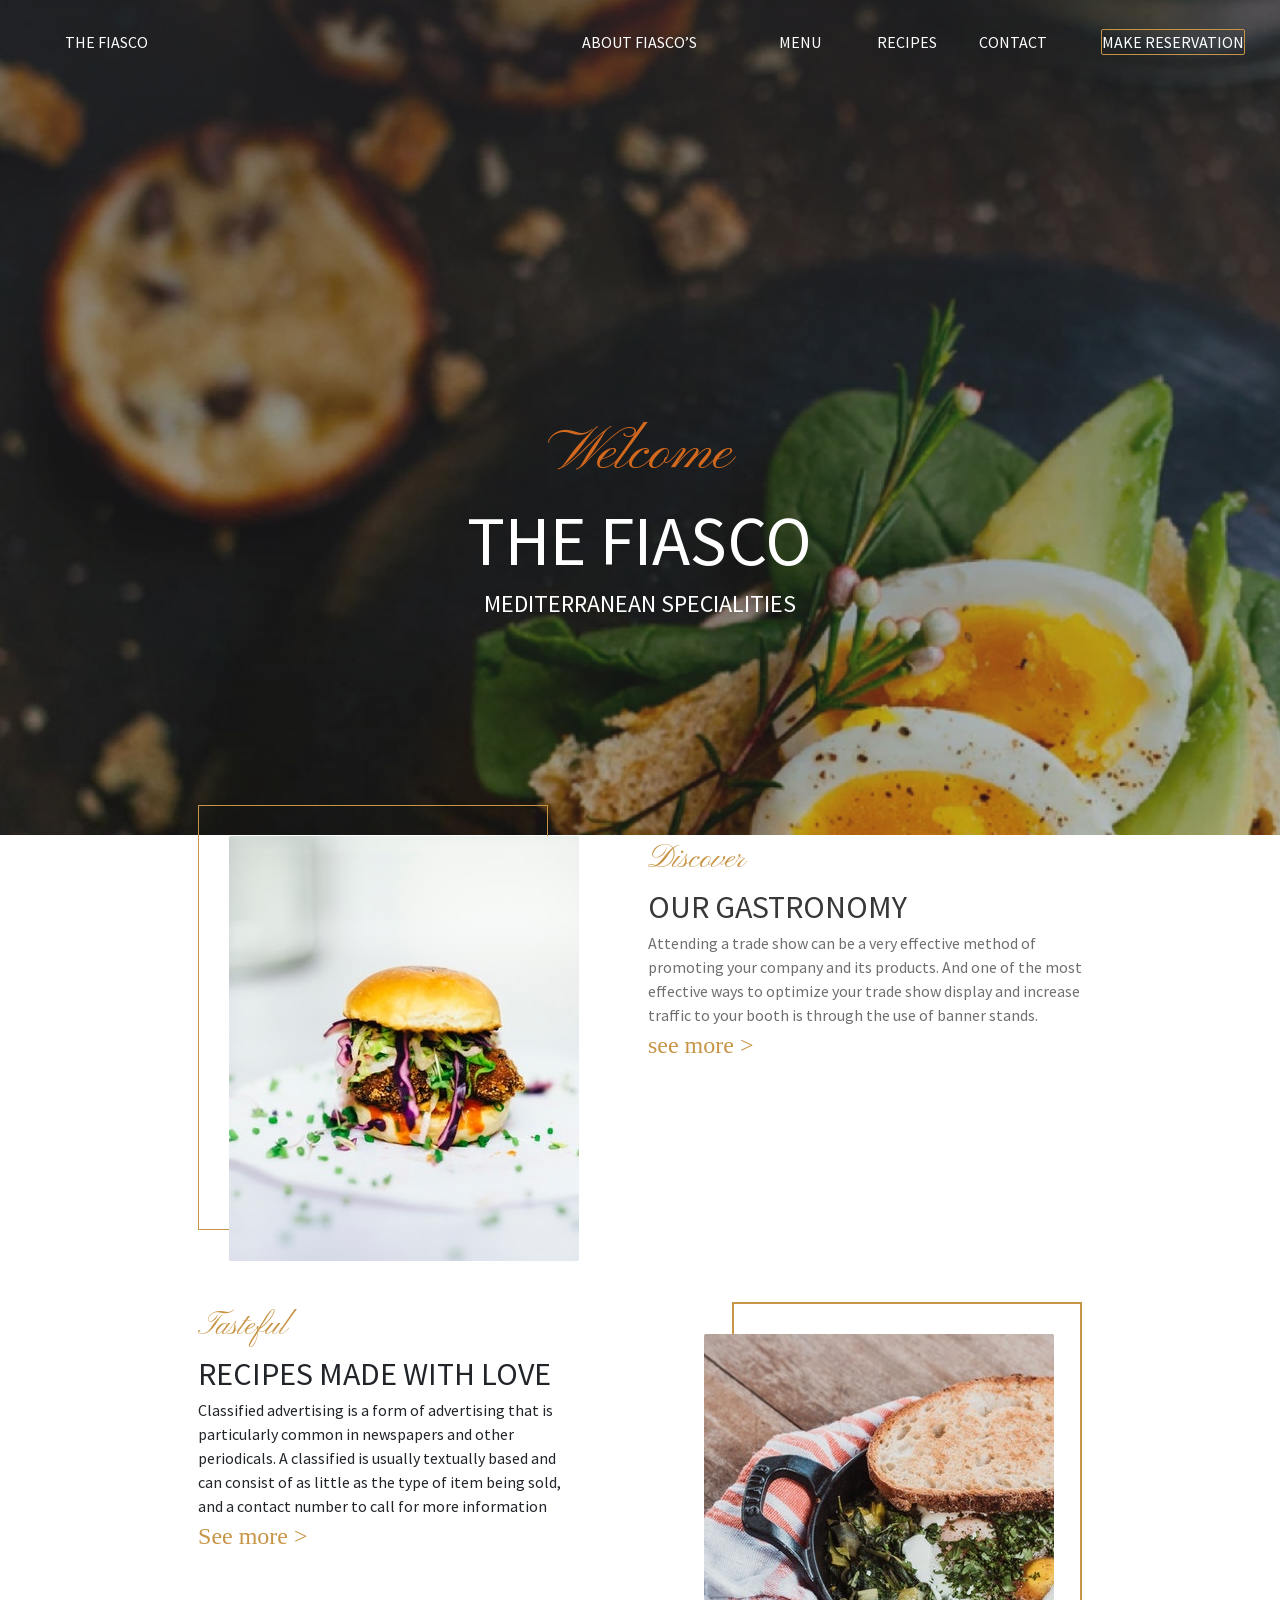
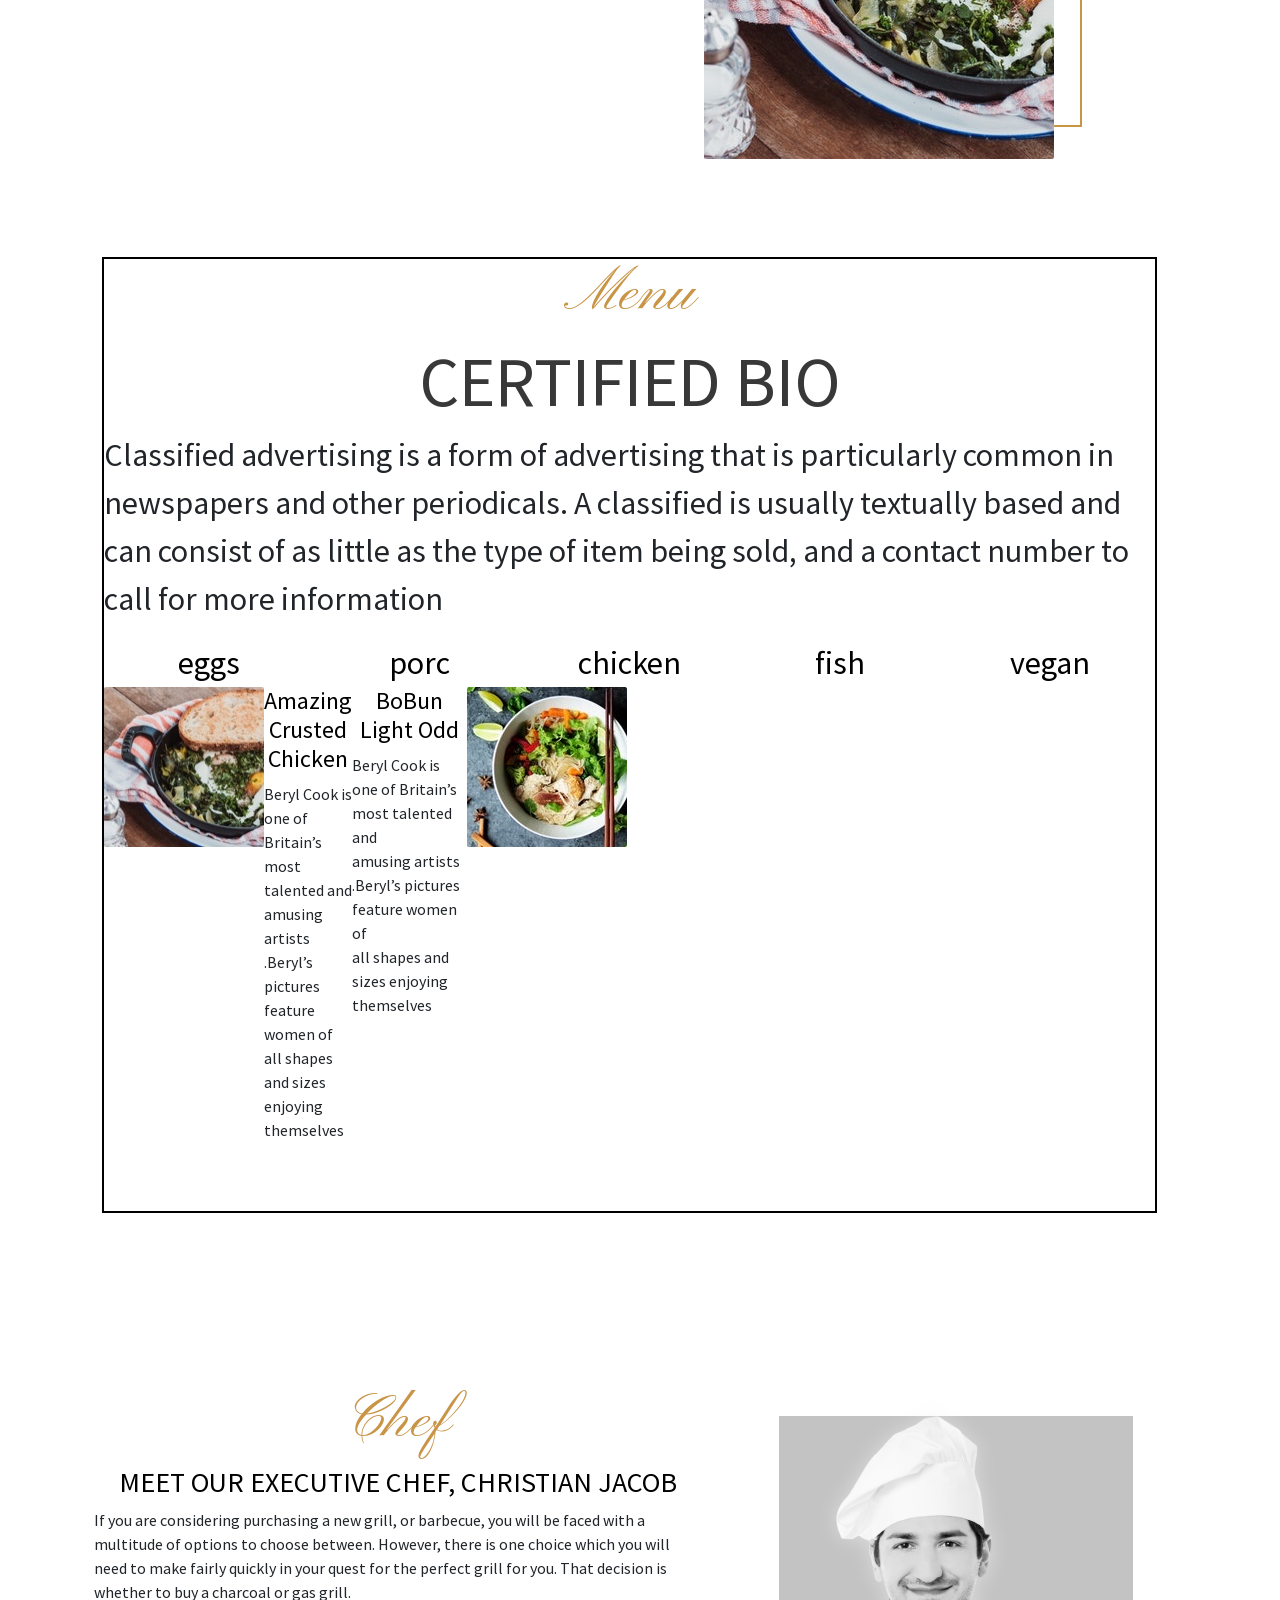
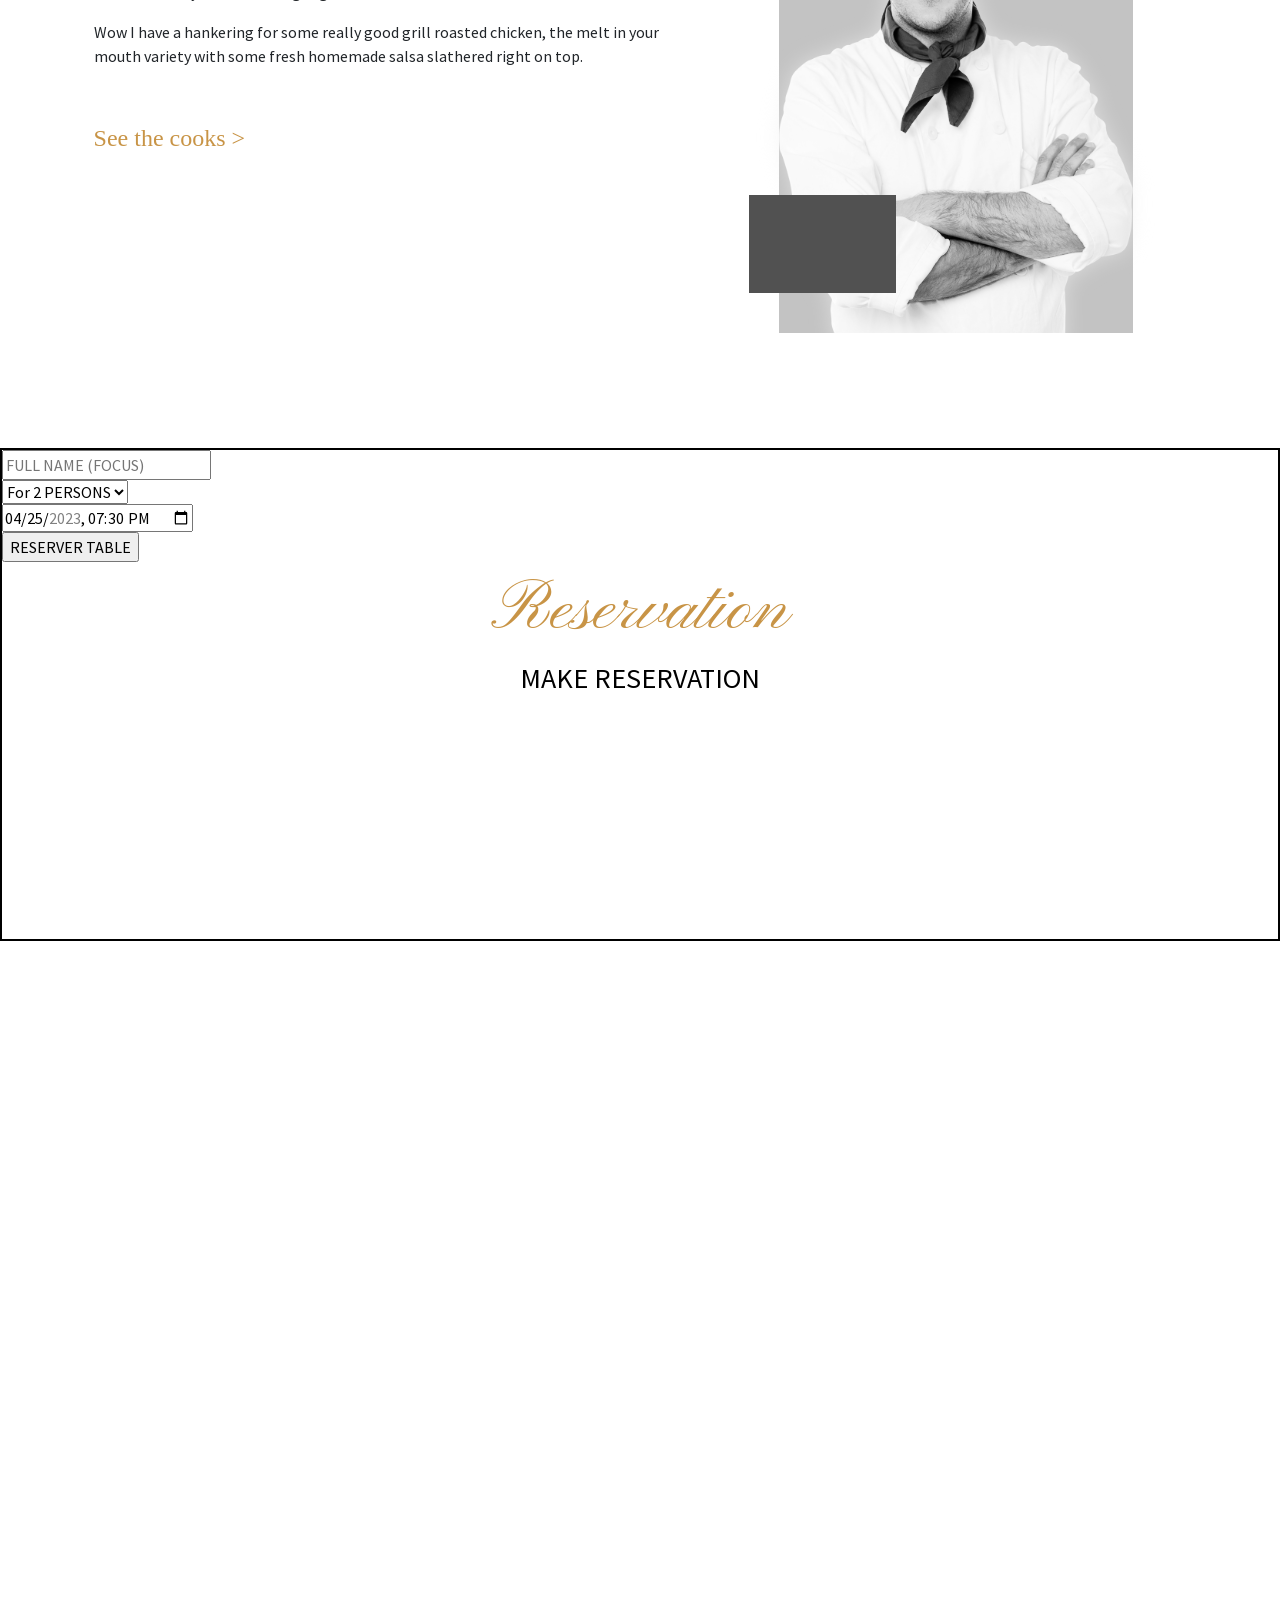
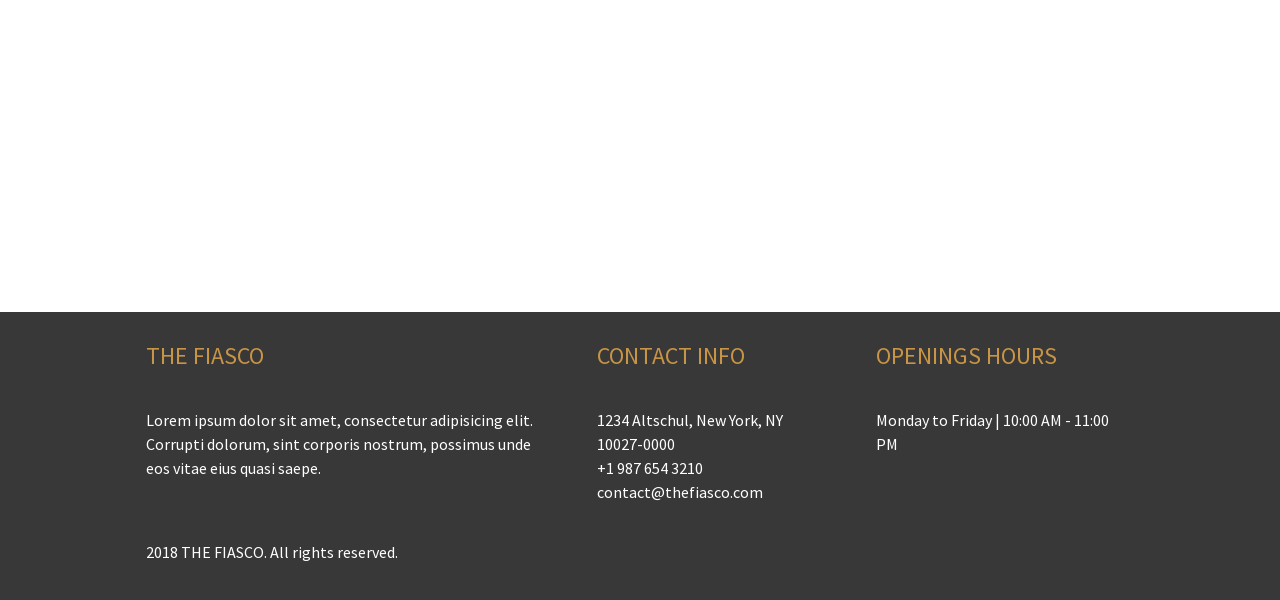
==== index.html @ b3953d17 "V 1" ====
<!DOCTYPE html>
<html lang="fr">

<head>
    <meta charset="UTF-8" />
    <meta http-equiv="X-UA-Compatible" content="IE=edge" />
    <meta name="viewport" content="width=device-width, initial-scale=1.0" />
    <link rel="stylesheet" href="style/bootstrap.css" />
    <link rel="stylesheet" href="style/style.css" />
    
    <title>Restaurant</title>
</head>

<body>

    <header class="header">

        <div class="logo"><a href="">THE FIASCO</a></div>

        <div class="lien-a-propos"><a href="">ABOUT FIASCO’S</a></div>
        <div class="lien-menu"><a href=""> MENU</a></div>
        <div class="lien-recipes"><a href="">RECIPES</a></div>
        <div class="lien-contact"><a href="">CONTACT</a></div>
        <div class="lien-reservation"><a href="">MAKE RESERVATION</a></div>


        <div class="bienvenue">
            <h1>Welcome</h1>
            <h2>THE FIASCO</h2>
            <h3>MEDITERRANEAN SPECIALITIES</h3>
        </div>
    </header>
    <section class="bloc-publicitaire">

        <div class="image-burger">
            <div class="cadre-image">
                <img src="img/burger.jpg" alt="image-burger">
            </div>
        </div>
        <div class="description-burger">
            <span style="font-family: PinyonScript;font-size:2em;color:#C89446 ;">
                Discover
            </span> <br>
            <span style="font-size:2em;color:#383838 ;">OUR GASTRONOMY</span><br>
            <span style="font-size:1em;color:#6F6F6F ;">Attending a trade
                show can be a very effective method of<br>promoting your company and its products. And one of the
                most<br>
                effective ways to optimize your trade show display and increase<br> traffic to your booth is through the
                use of banner stands.
            </span>
            <div><a class="see-more" href="">see more </a></div>

        </div>



        <div class="description-crusted-chicken">
            <span style="font-size:2em;color:rgb(200, 148, 70, 1);font-family: PinyonScript;">Tasteful</span><br>
            <span style="font-size:2em; font-family: SourceSansPro-Regular;">RECIPES MADE WITH LOVE</span><br>
            Classified advertising is a form of advertising that is particularly common in newspapers and other
            periodicals.
            A classified is usually textually based and can consist of as little as the type of item being sold, and a
            contact
            number to call for more information <br>
            <a href="" class="see-more">See more</a>
        </div>
        <div class="image-crusted-chicken">
            <div class="cadre-image-chicken"><img src="img/crusted-chicken.jpg"></div>
        </div>



    </section>
    <section class="menu">
        <article class="presentation-menu">
            <h1><span style="color:rgb(200, 148, 70, 1);font-family: PinyonScript;">Menu</span></h1>
            <h2><span style="color:#383838;font-family:SourceSansPro-Regular;">CERTIFIED BIO</span></h2>
            <p style="font-size:2em;"> Classified advertising is a form of advertising that is particularly common in
                newspapers and other periodicals.
                A classified is usually textually based and can consist of as little as the type of item being sold, and
                a contact
                number to call for more information</p>
        </article>
        <article class="aliments-menu">
            <div class="eggs"> <a href="">eggs</a></div>
            <div class="porc"><a href="">porc</a></div>
            <div class="chicken"><a href="">chicken</a></div>
            <div class="fish"><a href="">fish</a></div>
            <div class="vegan"><a href="">vegan</a></div>
        </article>
        
            <article class="crusted-chicken-1">
                <div class="image-crusted-chicken-1"><img alt="img" src="img/crusted-chicken-square.jpg"></div>
                <div class="description-crusted-chicken-1">
                    <h3 style="color: black;">Amazing Crusted Chicken</h3>
                    Beryl Cook is one of Britain’s most talented and <br>amusing artists .Beryl’s
                    pictures feature women of <br>all shapes and sizes enjoying themselves
                </div>
            </article>

            <article class="bobun-light-odd">
                <div class="image-bobun-light-odd"><img alt="img" src="img/bobun-light-square.jpg"></div>
                <div class="description-bobun-light-odd">
                    <h3 style="color: black;">BoBun Light Odd</h3>Beryl Cook is one of Britain’s most talented and<br>
                    amusing artists .Beryl’s pictures feature women of <br>
                    all shapes and sizes enjoying themselves
                </div>
            </article>
            <article class="crusted-chicken-2">
                <div class="image-crusted-chicken-2"></div>
                <div class="description-crusted-chicken-2"></div>
            </article>
            <article class="spicy-egg-paella">
                <div class="image-spicy-egg-paella"></div>
                <div class="description-spicy-egg-paella"></div>
            </article>
        
    </section>

    <section class="chef">
        <article class="description-chef">
            <h1><span style="color:rgb(200, 148, 70, 1);font-family: PinyonScript;">Chef</span></h1>
            <h3><span style="color:black; font-size:28px;font-style:  SourceSansPro-Regular;">MEET OUR EXECUTIVE CHEF,
                    CHRISTIAN JACOB</span></h3>
            <p>If you are considering purchasing a new grill, or barbecue, you will be faced with a multitude of options
                to choose between. However, there is one choice which you will need to make fairly quickly in your quest
                for the perfect grill for you. That decision is whether to buy a charcoal or gas grill.</p>
            <p>Wow I have a hankering for some really good grill roasted chicken, the melt in your mouth variety with
                some fresh homemade salsa slathered right on top.</p>
            <a href="" class="see-more"><br>See the cooks</a>

        </article>
        <article class="image-chef"><img src="img/Bitmap.png">

        </article>
        <article class="img-chef">

        </article>

    </section>
    <section class="reservation">
        <article class="texte">
            <h2 style="color:rgb(200, 148, 70, 1);font-family: PinyonScript;">Reservation</h2>
            <h2 style="color:black; font-size:28px;font-style:  SourceSansPro-Regular;">MAKE RESERVATION</h2>
        </article>
        <article class="reserver">
            <form method="post" action="" class="form">

                <div class="col2"> <input type="text" name="nom" placeholder="FULL NAME (FOCUS)"></div>
                <div class="col3">
                    <select name="pets">
                        <option value="">For 2 PERSONS</option>
                        <option value="dog">For 3 PERSONS</option>
                        <option value="dog">For 4 PERSONS</option>
                    </select>
                </div>
                <input type="datetime-local" id="meeting-time" name="heure-reservation" value="2023-04-25T19:30"
                    min="2023-01-07T00:00" max="2023-12-14T00:00">
                <input type="submit" class="col4" value="RESERVER TABLE">

            </form>

        </article>
    </section>

    <section class="recipes">
        <div class="description-recipes">

        </div>
        <div class="29">

        </div>
        <div class="30">

        </div>
        <div class="31">

        </div>
        <div class="lien-blog">

        </div>

    </section>
    <section class="plan-localisation">

    </section>
    <footer class="footer">
        <div class="footer-c2-l1">
            <h4 style="color:rgb(200, 148, 70, 1);font-family: SourceSansPro-Regular;"> THE FIASCO
            </h4>

        </div>
        <div class="footer-c2-l2">Lorem ipsum dolor sit amet, consectetur adipisicing elit.
            Corrupti dolorum, sint corporis nostrum, possimus unde eos vitae eius quasi saepe.</div>
        <div class="footer-c2-l3"> 2018 THE FIASCO. All rights reserved.</div>
        <div class="footer-c4-l1">
            <h4 style="color:rgb(200, 148, 70, 1);font-family: SourceSansPro-Regular;">
                CONTACT INFO</h4>
        </div>
        <div class="footer-c4-l2">1234 Altschul, New York, NY 10027-0000<br>
            +1 987 654 3210<br>
            contact@thefiasco.com</div>
        <div class="footer-c6-l1">
            <h4 style="color:rgb(200, 148, 70, 1);font-family:SourceSansPro-Regular;">
                OPENINGS HOURS</h4>
        </div>
        <div class="footer-c6-l2">Monday to Friday | 10:00 AM - 11:00 PM</div>
    </footer>
    <script src="script/bootstrap.js"></script>
    <script src="script/script.js"></script>
</body>

</html>
---- style/style.css ----
@font-face {
  font-family: "SourceSansPro-Regular";
  src: url("Pinyon_Script,Source_Sans_Pro/Source_Sans_Pro/SourceSansPro-Regular.ttf");
}

@font-face {
  font-family: "PinyonScript";
  src: url("Pinyon_Script,Source_Sans_Pro/Pinyon_Script/PinyonScript-Regular.ttf");
}

/* This code is used to create a grid system that will be used to layout the different elements of the page. The grid system will be used to layout the header, the menu, the chef, the recipes, the description, the plan, the localisation and the footer. The grid system is a 2x8 grid with a header, a burger, a crusted chicken, a menu, a chef, a description, a reservation, recipes, a plan, a localisation and a footer. Each of the 8 rows is 675px. */

body {
  display: grid;
  grid-template-columns: 1fr 1fr;
  grid-template-rows: 0.9fr 1.6fr 1.36fr 0.93fr 0.88fr 1.14fr 0.595fr 0.5fr;
  gap: 0px 0px;

  grid-template-areas:
    "header header"
    "bloc-publicitaire bloc-publicitaire"
    "menu menu"
    "chef chef"
    "reservation reservation"
    "recipes recipes"
    "plan-localisation plan-localisation"
    "footer footer";
  width: 100%;
  height: 5400px;

  font-family: "SourceSansPro-Regular", serif, Cambria, Cochin, Georgia, Times,
    "Times New Roman";
}

/* This code sets the background image for the header section of the page. */

.header {
  grid-area: header;
  display: grid;
  grid-template-columns: 1fr 1fr 1fr 1fr 1fr 1fr 1fr 1fr 1fr 1fr 1fr 1fr;
  grid-template-rows: 0.4fr 1.6fr 1fr 1fr;
  gap: 0px 0em;

  grid-template-areas:
    "logo logo . . . lien-a-propos lien-a-propos lien-menu lien-recipes lien-contact lien-reservation lien-reservation"
    ". . . . . . . . . . . ."
    ". . . bienvenue bienvenue bienvenue bienvenue bienvenue bienvenue . . ."
    ". . . . . . . . . . . .";

  justify-items: center;
  align-items: center;


  background-image: linear-gradient(rgba(52, 52, 61, 0.5), rgba(54, 51, 54, 0.29)), url(../img/eggs.jpg);

  background-size: cover;
  object-fit: fill;

}

header a {
  font-size: 1em;
  color: white;
  text-decoration: none;
}

.logo {
  grid-area: logo;
  font-size: 1em;
  color: white;
}

.lien-a-propos {
  grid-area: lien-a-propos;

}

.lien-menu {
  grid-area: lien-menu;
}

.lien-recipes {
  grid-area: lien-recipes;
}

.lien-contact {
  grid-area: lien-contact;
}

.lien-reservation {
  grid-area: lien-reservation;
  border: solid 1px rgba(200, 148, 70, 1);
  border-radius: 2px;
}

.lien-reservation:hover {
  background-color: rgba(200, 148, 70, 1);
  color: white;
}

.bienvenue {
  grid-area: bienvenue;
}



h1 {
  font-size: 60px;
  font-family: "PinyonScript";
  text-align: center;
  color: chocolate;
}

h2 {
  font-size: 70px;
  font-family: "SourceSansPro-Regular";
  text-align: center;
  color: white;
}

h3 {
  font-size: 24px;
  font-family: "SourceSansPro-Regular";
  text-align: center;
  color: white;
}

/*-----style pour la section:bloc-publicitaire---*/
.bloc-publicitaire {
  display: grid;
  grid-template-columns: 0.90625fr 1.54fr 0.32fr auto 0.90625fr;
  grid-template-rows: 1.54fr 0.243fr auto 0.38fr;
  gap: 0px 0px;
  grid-template-areas:
    ". image-burger . description-burger ."
    ". . . . ."
    ". description-crusted-chicken . image-crusted-chicken ."
    ". . . . .";
  grid-area: bloc-publicitaire;
}

.image-burger {
  grid-area: 1/ 2 / 2 / 3;

}

.cadre-image {
  position: relative;
  top: -30px;
  left: -30px;
  width: 350px;
  height: 425px;
  overflow: visible;
  border: 1px solid rgba(200, 148, 70, 1);
  z-index: 0;
  margin-left: 30px;
}

.image-burger img {
  margin-left: 30px;
  margin-top: 30px;
  z-index: 1;
}

.description-burger {

  grid-area: 1 / 4 / 2 / 5;

}


.see-more {
  font-family: "Source_Sans_Pro";
  font-size: 1.5em;
  color: #c89446;
  text-decoration: none;
}

.see-more::after {
  content: " >";
}

.description-crusted-chicken {
  grid-area: description-crusted-chicken;
  grid-column: 2/3;
  grid-row: 3;

}

.image-crusted-chicken {
  justify-self: end;
  grid-area: image-crusted-chicken;
  grid-column: 4/5;
  grid-row: 3;
}

.image-crusted-chicken img {

  margin-top: 30px;
  margin-left: -30px;

  z-index: 1;
}

.cadre-image-chicken {
  width: 350px;
  height: 425px;
  border: 2px solid #C89446;
  z-index: 0;
}



/*-----style pour la section:menu---*/
.menu {
  grid-area: menu;
  display: grid;
  grid-template-columns: 0.67fr 1.25fr 0.49fr 1.25fr 0.67fr;
  grid-template-rows: 0.27fr 0.31fr;


  grid-template-areas:
    "presentation-menu presentation-menu presentation-menu presentation-menu presentation-menu"
    "aliments-menu aliments-menu aliments-menu aliments-menu aliments-menu";

  margin-left: 8vw;
  margin-right: 9.6vw;
  border: 2px solid black;
}

.presentation-menu {
  grid-column: 2/5;
  grid-row: 1;
  grid-area: presentation-menu;
}

.aliments-menu {
  font-size: 2em;
  display: grid;
  grid-template-columns: 1fr 1fr 1fr 1fr 1fr;
  grid-template-rows: 1fr;
  gap: 0px 0px;
  grid-template-areas:
    "eggs porc chicken fish vegan";
  justify-items: center;
  align-items: center;
  grid-area: aliments-menu;
}

.aliments-menu a {
  text-decoration: none;
  color: black;
}

.aliments-menu a:hover {
  color: #C89446;
}

.vegan {
  grid-area: vegan;
  grid-column: 5;
  grid-row: 1;
}

.fish {
  grid-area: fish;
  grid-column: 4;
  grid-row: 1;
}

.chicken {
  grid-area: chicken;
  grid-column: 3;
  grid-row: 1;
}

.porc {
  grid-area: porc;
  grid-column: 2;
  grid-row: 1;
}

.eggs {
  grid-area: eggs;
  grid-column: 1;
  grid-row: 1;
}



.crusted-chicken-1{
 display:flex;
  flex-direction: row; 
  

  
}

 .image-crusted-chicken-1 {


}

.image-crusted-chicken-1 img {

}

.description-crusted-chicken-1 {

  overflow: hidden;
  box-sizing: border-box;
  

}
.bobun-light-odd{
  display: flex;
  flex-direction: row-reverse;
  
  


}

.image-bobun-light-odd {
  grid-area: image-bobun-light-odd;
  
 
}

.description-bobun-light-odd {
  grid-area: description-bobun-light-odd;
}

.image-crusted-chicken-2 {
  grid-area: image-crusted-chicken-2;
 



}

.description-crusted-chicken-2 {


}

.description-spicy-egg-paella {
  grid-area: description-spicy-egg-paella;
}

.image-spicy-egg-paella {
  grid-area: image-spicy-egg-paella;
}






/*-----style pour la section:chef---*/
.chef {
  grid-area: chef;


  display: grid;
  grid-template-columns: 0.4fr 2.6fr 0.2fr 1.3fr 0.5fr;
  grid-template-rows: 0.6fr 1.9fr 0.4fr;
  gap: 0px 0px;
  grid-template-areas:
    ". . . . ."
    ". description-chef . image-chef ."
    ". . . . .";
}

.description-chef {
  grid-area: description-chef;
}

.image-chef {
  grid-area: image-chef;

}

/* ----------------------- Section pour les reservation ---------- */

.reservation {
  grid-area: reservation;
  border: 2px solid black;
  display: grid;
  grid-template-columns: 1fr 1fr 1fr 1fr 1fr;
  grid-template-rows: 0.7fr 1.3fr 1fr 1fr;
  gap: 0px 0px;
  grid-template-areas:
    ". . . . ."
    ". texte texte texte ."
    ". col2 col3 col4 ."
    ". . btn . .";

}

.texte {
  justify-self: center;
  align-self: center;
  grid-area: texte;

}
.form{

}

.col2 input[type='text']{


}

.col3 {
  align-self: center;
  grid-area: col3;

}

.col4 {
  align-self: center;
  grid-area: col4;

}

.btn {
  align-self: center;
  grid-area: btn;

}

.recipes {
  grid-area: recipes;
}

.plan-localisation {
  grid-area: plan-localisation;
}

/* Section footer */
.footer {
  display: grid;
  grid-template-columns: 0.8fr 2.17fr 0.3fr 1.23fr 0.3fr 1.41fr 0.8fr;
  grid-template-rows: 1fr 1fr 1fr;
  gap: 0px 0px;
  grid-template-areas:
    ". footer-c2-l1 . footer-c4-l1 . footer-c6-l1 ."
    ". footer-c2-l2 . footer-c4-l2 . footer-c6-l2 ."
    ". footer-c2-l3 . . . . .";
  grid-area: footer;
  background-color: #383838;
  color: white;
}

.footer-c2-l1 {
  align-self: center;
  grid-area: footer-c2-l1;
}

.footer-c2-l2 {
  grid-area: footer-c2-l2;
}

.footer-c2-l3 {
  align-self: center;
  grid-area: footer-c2-l3;
}

.footer-c4-l1 {
  align-self: center;
  grid-area: footer-c4-l1;
}

.footer-c4-l2 {
  grid-area: footer-c4-l2;
}

.footer-c6-l1 {
  align-self: center;
  grid-area: footer-c6-l1;
}

.footer-c6-l2 {
  grid-area: footer-c6-l2;

}
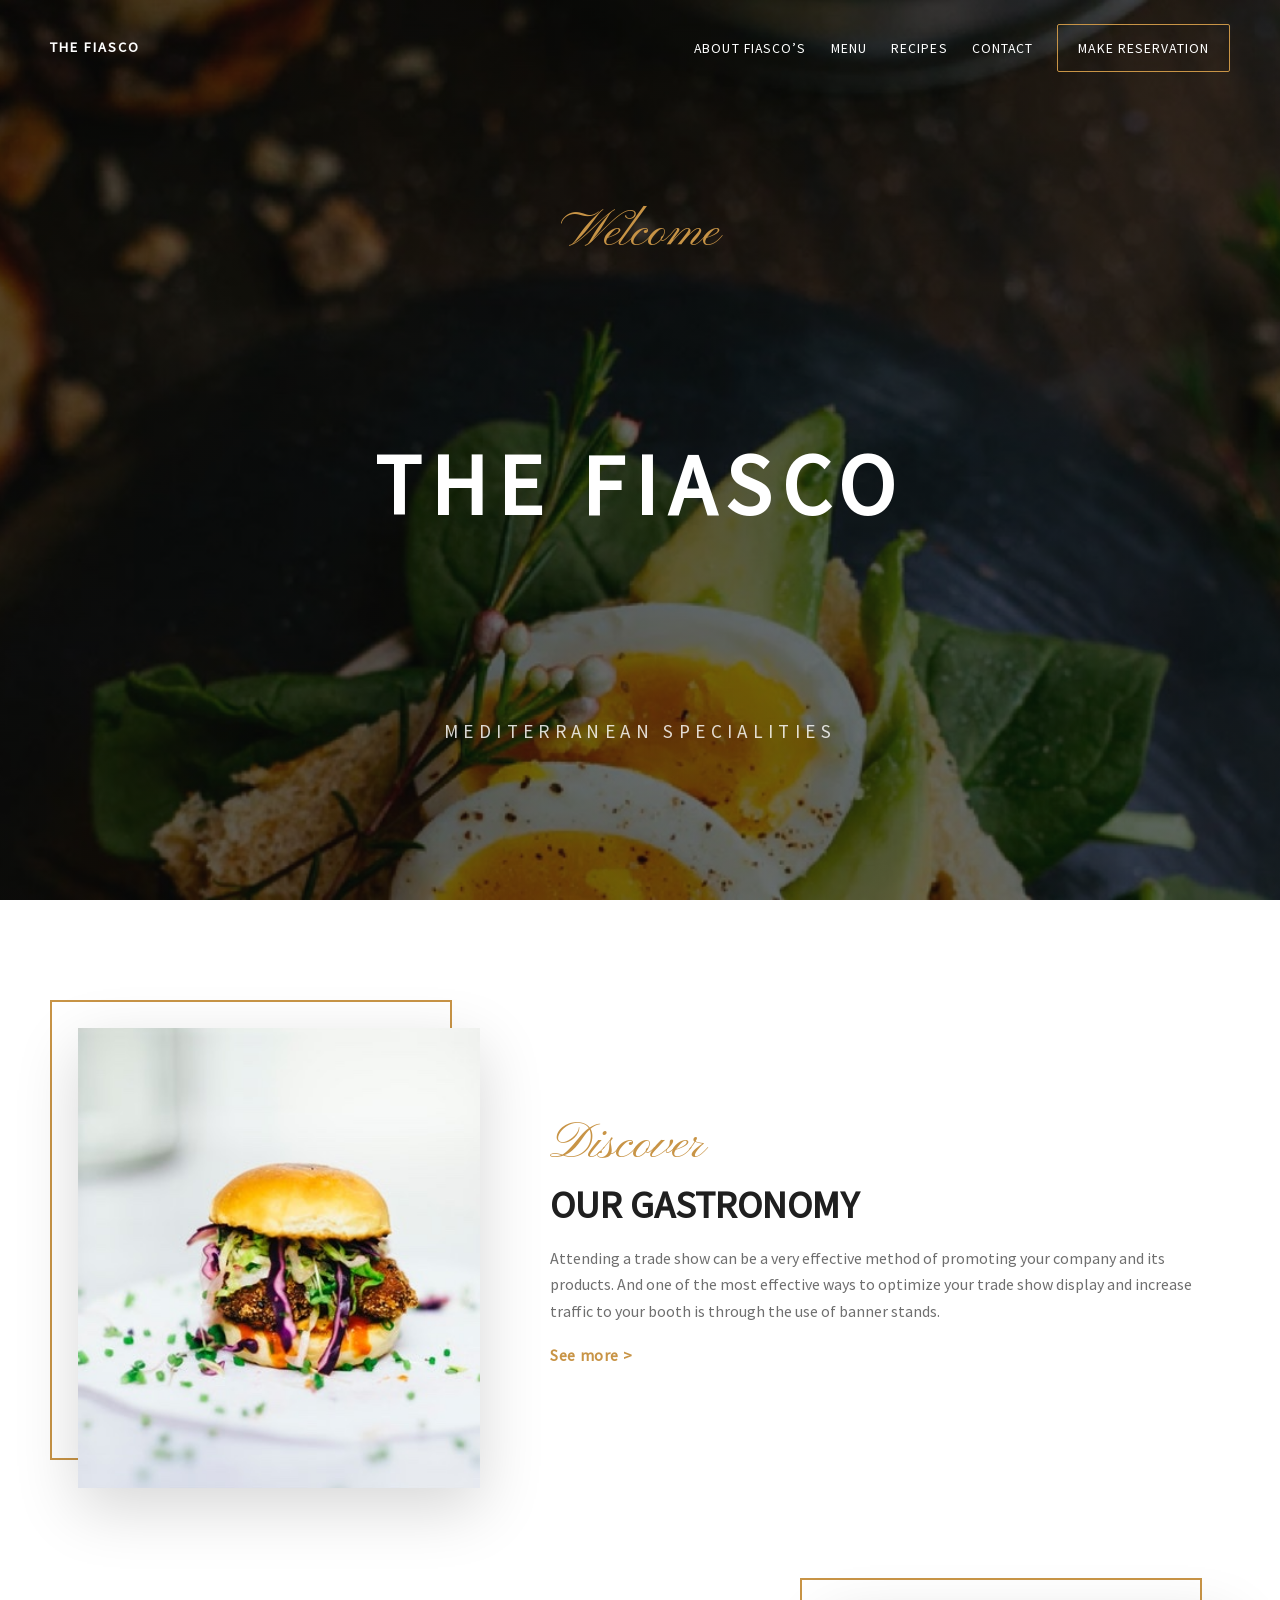
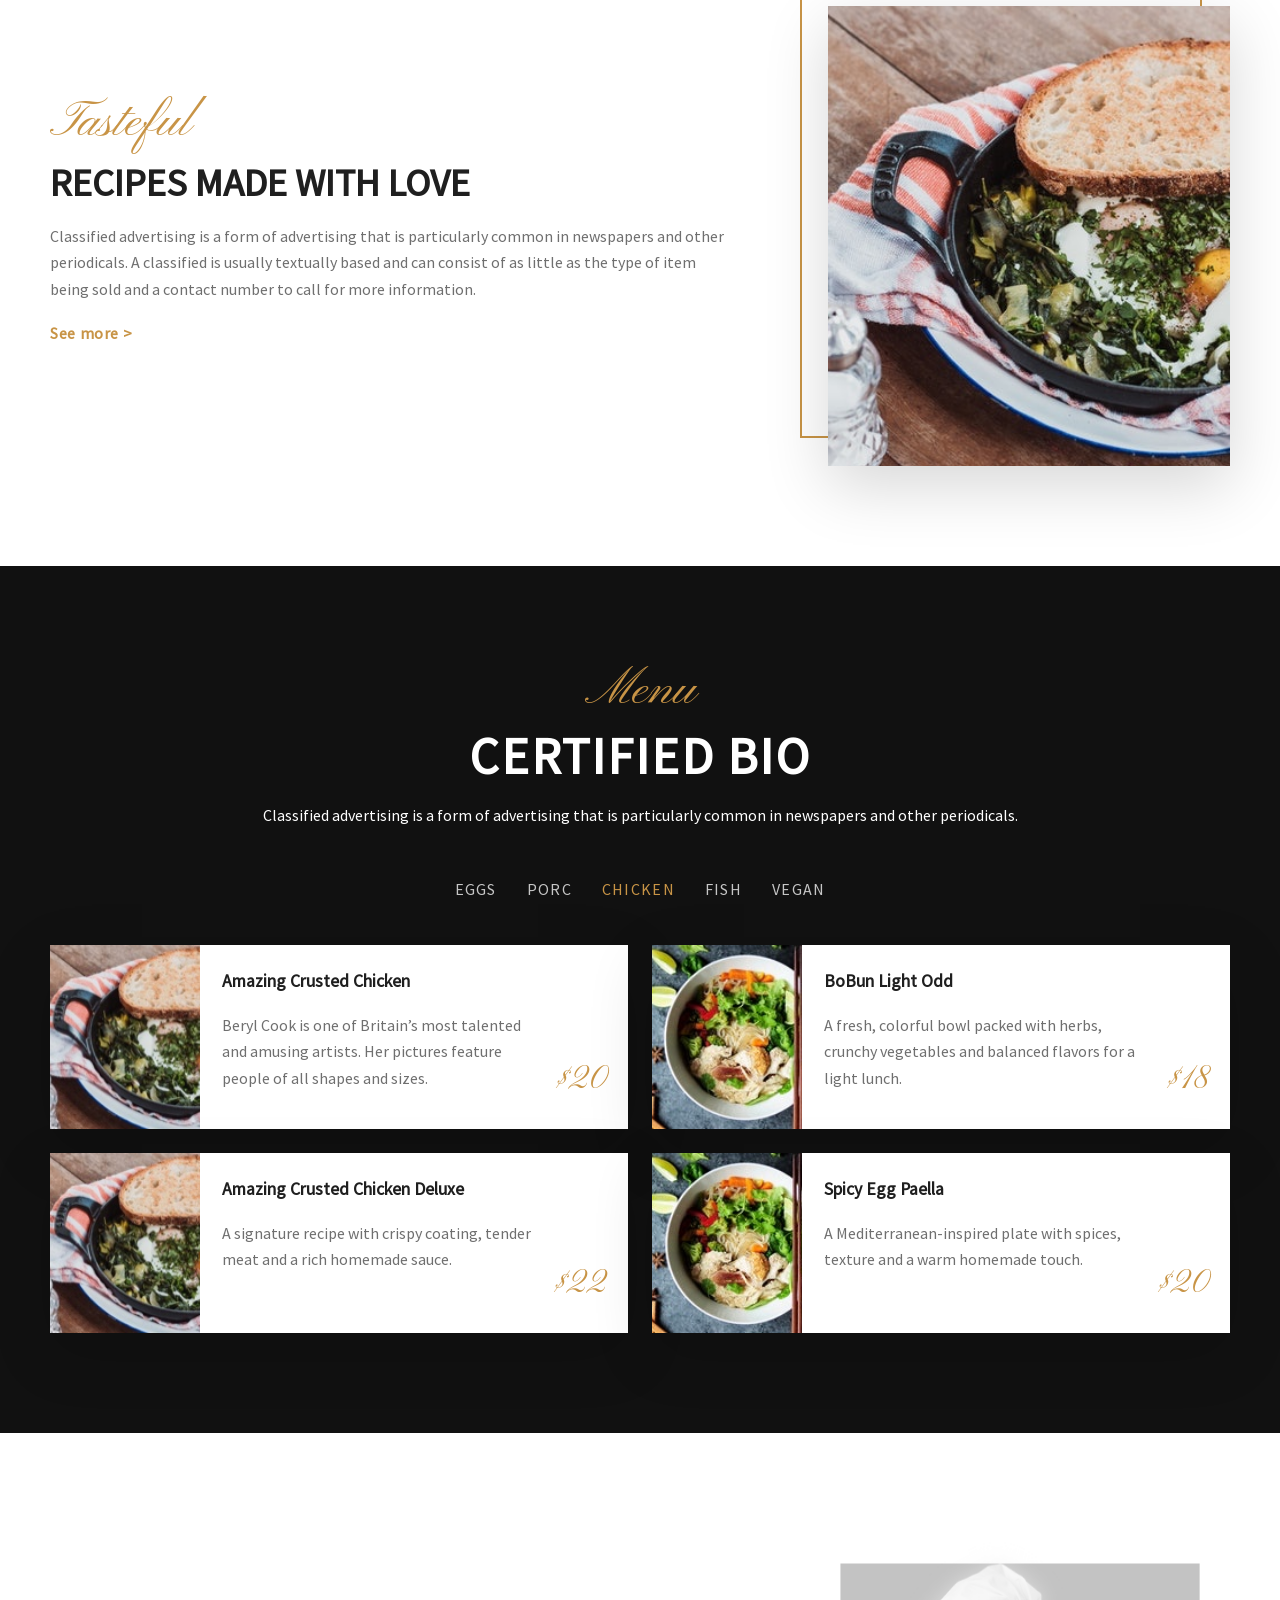
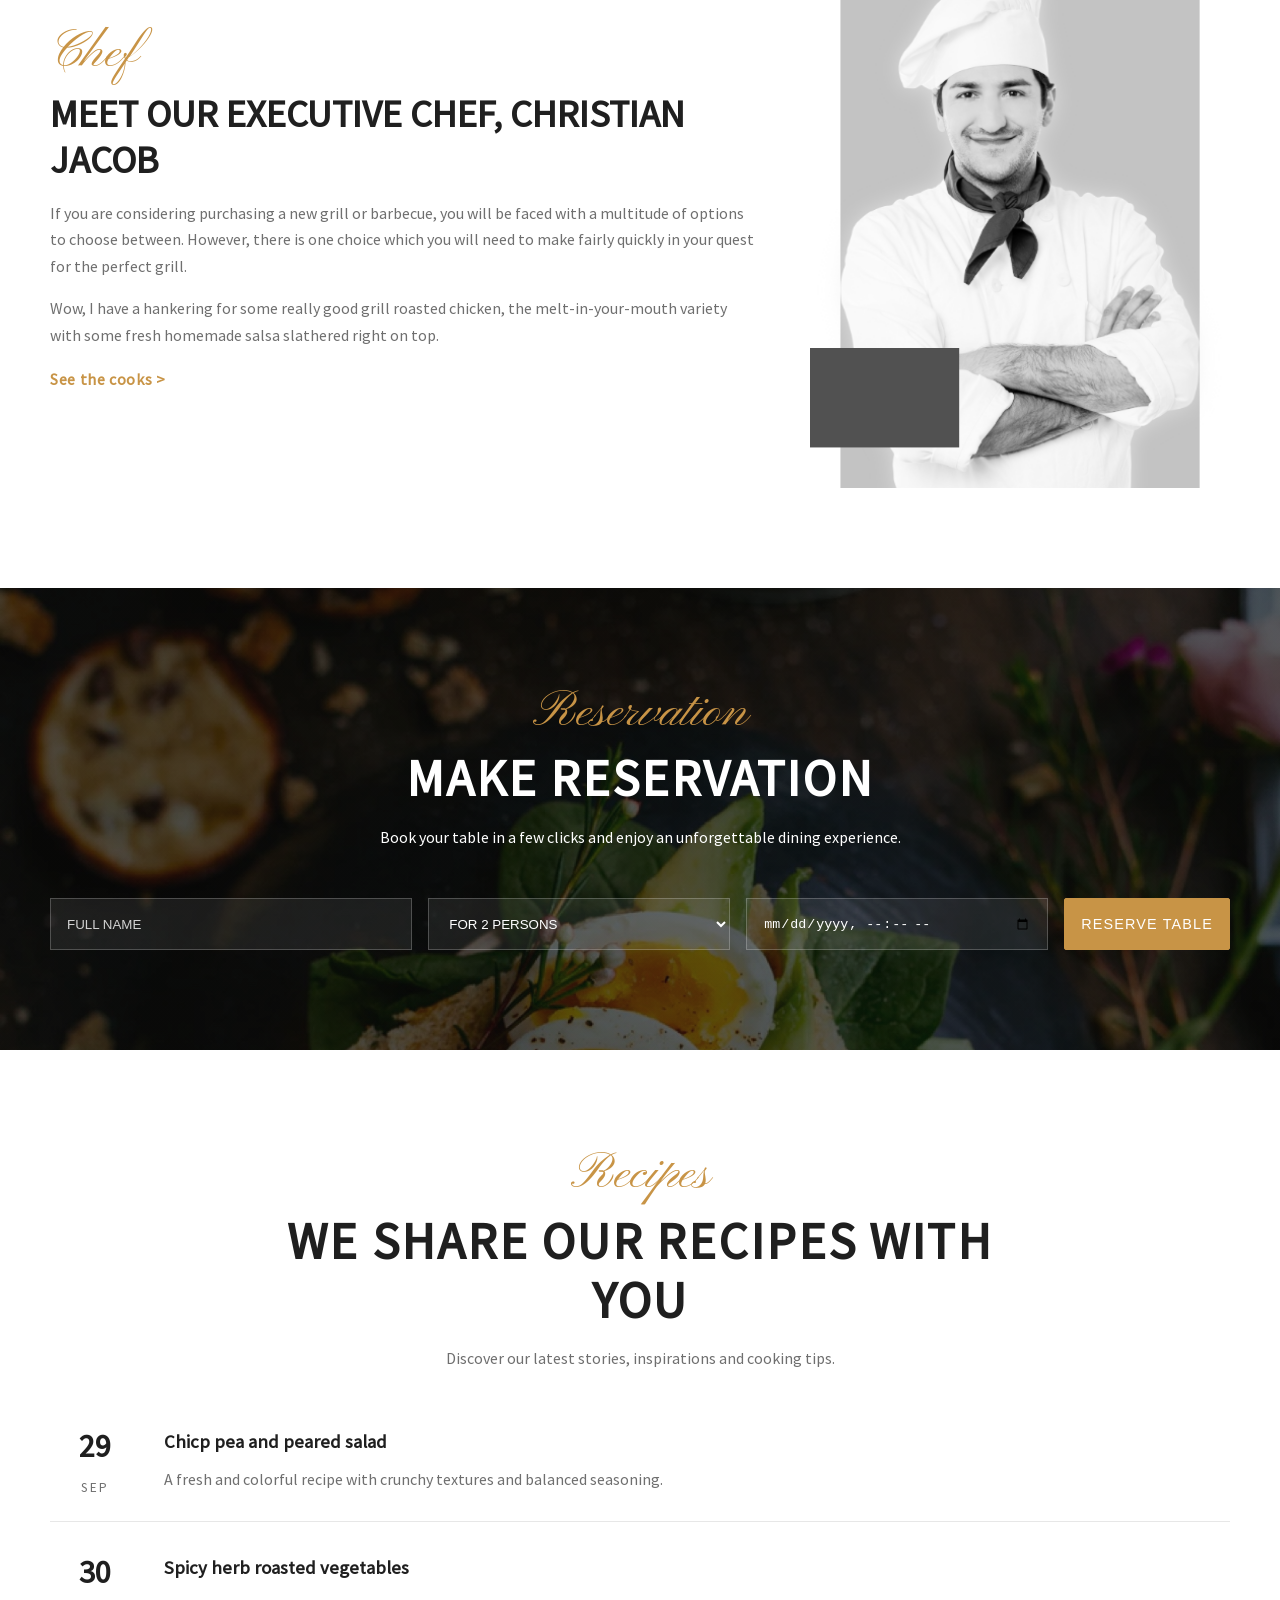
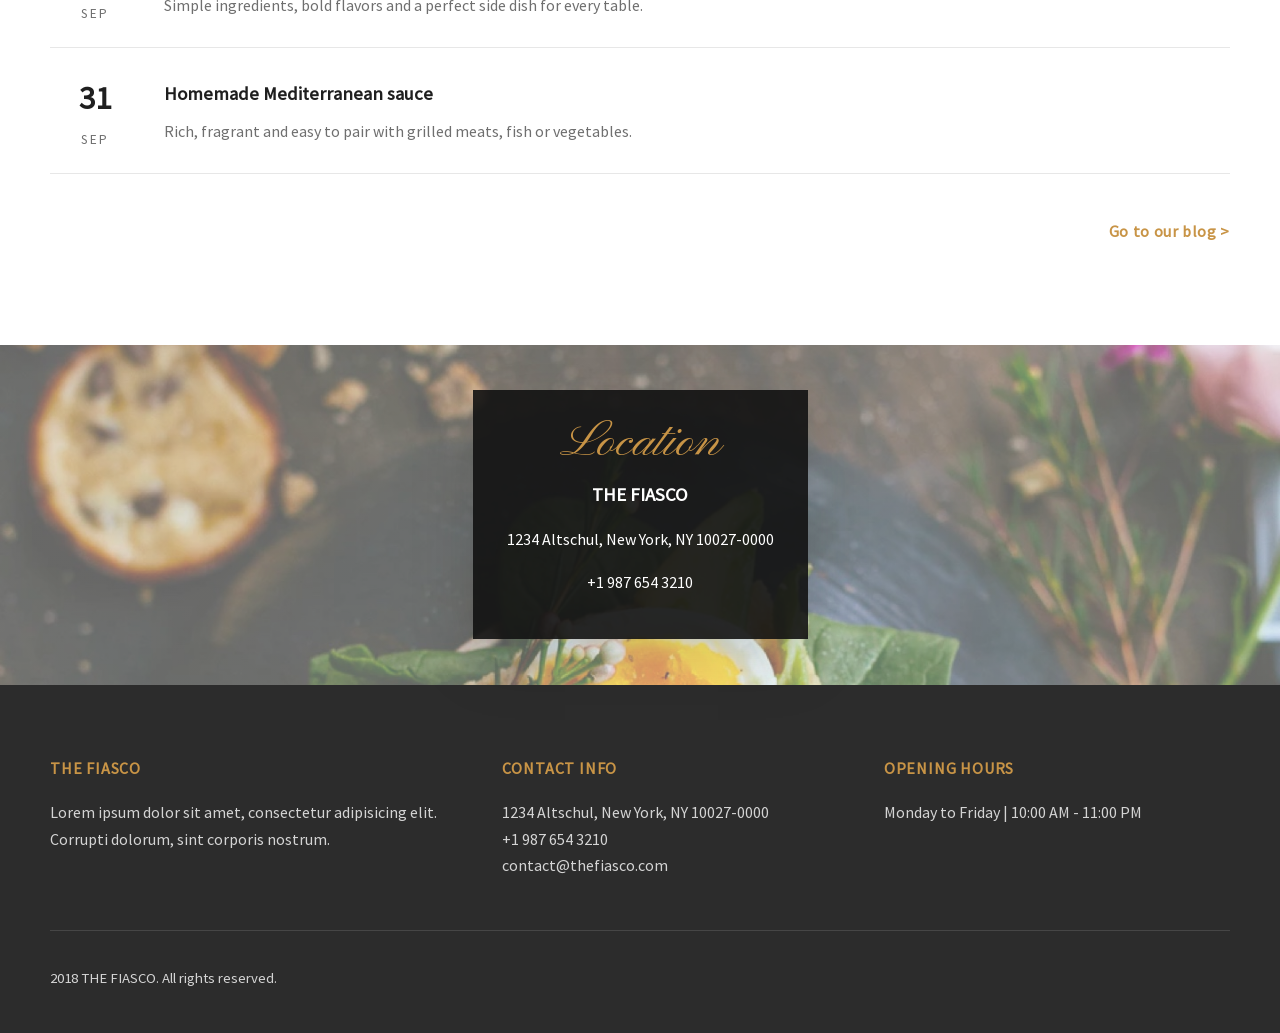
==== commit 3115fdfd: "adaptation aux differentes tailles d'ecran" ====
--- a/index.html
+++ b/index.html
@@ -1,213 +1,301 @@
 <!DOCTYPE html>
 <html lang="fr">
-
 <head>
-    <meta charset="UTF-8" />
-    <meta http-equiv="X-UA-Compatible" content="IE=edge" />
-    <meta name="viewport" content="width=device-width, initial-scale=1.0" />
-    <link rel="stylesheet" href="style/bootstrap.css" />
-    <link rel="stylesheet" href="style/style.css" />
-    
-    <title>Restaurant</title>
+  <meta charset="UTF-8" />
+  <meta http-equiv="X-UA-Compatible" content="IE=edge" />
+  <meta name="viewport" content="width=device-width, initial-scale=1.0" />
+  <title>The Fiasco</title>
+  <link rel="stylesheet" href="style/style.css" />
 </head>
-
 <body>
-
-    <header class="header">
-
-        <div class="logo"><a href="">THE FIASCO</a></div>
-
-        <div class="lien-a-propos"><a href="">ABOUT FIASCO’S</a></div>
-        <div class="lien-menu"><a href=""> MENU</a></div>
-        <div class="lien-recipes"><a href="">RECIPES</a></div>
-        <div class="lien-contact"><a href="">CONTACT</a></div>
-        <div class="lien-reservation"><a href="">MAKE RESERVATION</a></div>
-
-
-        <div class="bienvenue">
-            <h1>Welcome</h1>
-            <h2>THE FIASCO</h2>
-            <h3>MEDITERRANEAN SPECIALITIES</h3>
-        </div>
-    </header>
-    <section class="bloc-publicitaire">
-
-        <div class="image-burger">
-            <div class="cadre-image">
-                <img src="img/burger.jpg" alt="image-burger">
+  <header class="hero" id="home">
+    <nav class="navbar container">
+      <a href="#home" class="logo">THE FIASCO</a>
+
+      <input type="checkbox" id="nav-toggle" class="nav-toggle" />
+      <label for="nav-toggle" class="burger" aria-label="Ouvrir le menu">
+        <span></span>
+        <span></span>
+        <span></span>
+      </label>
+
+      <div class="nav-links">
+        <a href="#about">ABOUT FIASCO’S</a>
+        <a href="#menu">MENU</a>
+        <a href="#recipes">RECIPES</a>
+        <a href="#contact">CONTACT</a>
+        <a href="#reservation" class="btn btn-outline">MAKE RESERVATION</a>
+      </div>
+    </nav>
+
+    <div class="hero-content container">
+      <p class="subtitle-script">Welcome</p>
+      <h1>THE FIASCO</h1>
+      <p class="hero-subtitle">MEDITERRANEAN SPECIALITIES</p>
+    </div>
+  </header>
+
+  <main>
+    <section class="story section container" id="about">
+      <article class="story-block">
+        <div class="framed-image">
+          <img src="img/burger.jpg" alt="Burger gourmand" />
+        </div>
+        <div class="story-text">
+          <p class="subtitle-script">Discover</p>
+          <h2>OUR GASTRONOMY</h2>
+          <p>
+            Attending a trade show can be a very effective method of promoting
+            your company and its products. And one of the most effective ways to
+            optimize your trade show display and increase traffic to your booth
+            is through the use of banner stands.
+          </p>
+          <a href="#menu" class="link-more">See more</a>
+        </div>
+      </article>
+
+      <article class="story-block reverse">
+        <div class="framed-image">
+          <img src="img/crusted-chicken.jpg" alt="Plat de poulet croustillant" />
+        </div>
+        <div class="story-text">
+          <p class="subtitle-script">Tasteful</p>
+          <h2>RECIPES MADE WITH LOVE</h2>
+          <p>
+            Classified advertising is a form of advertising that is particularly
+            common in newspapers and other periodicals. A classified is usually
+            textually based and can consist of as little as the type of item
+            being sold and a contact number to call for more information.
+          </p>
+          <a href="#recipes" class="link-more">See more</a>
+        </div>
+      </article>
+    </section>
+
+    <section class="menu-section section" id="menu">
+      <div class="container">
+        <div class="section-heading">
+          <p class="subtitle-script">Menu</p>
+          <h2>CERTIFIED BIO</h2>
+          <p class="section-intro">
+            Classified advertising is a form of advertising that is particularly
+            common in newspapers and other periodicals.
+          </p>
+        </div>
+
+        <div class="menu-tabs">
+          <a href="#">EGGS</a>
+          <a href="#">PORC</a>
+          <a href="#" class="active">CHICKEN</a>
+          <a href="#">FISH</a>
+          <a href="#">VEGAN</a>
+        </div>
+
+        <div class="menu-grid">
+          <article class="menu-card">
+            <img src="img/crusted-chicken-square.jpg" alt="Amazing Crusted Chicken" />
+            <div class="menu-card-content">
+              <div>
+                <h3>Amazing Crusted Chicken</h3>
+                <p>
+                  Beryl Cook is one of Britain’s most talented and amusing
+                  artists. Her pictures feature people of all shapes and sizes.
+                </p>
+              </div>
+              <span class="price">$20</span>
             </div>
-        </div>
-        <div class="description-burger">
-            <span style="font-family: PinyonScript;font-size:2em;color:#C89446 ;">
-                Discover
-            </span> <br>
-            <span style="font-size:2em;color:#383838 ;">OUR GASTRONOMY</span><br>
-            <span style="font-size:1em;color:#6F6F6F ;">Attending a trade
-                show can be a very effective method of<br>promoting your company and its products. And one of the
-                most<br>
-                effective ways to optimize your trade show display and increase<br> traffic to your booth is through the
-                use of banner stands.
-            </span>
-            <div><a class="see-more" href="">see more </a></div>
-
-        </div>
-
-
-
-        <div class="description-crusted-chicken">
-            <span style="font-size:2em;color:rgb(200, 148, 70, 1);font-family: PinyonScript;">Tasteful</span><br>
-            <span style="font-size:2em; font-family: SourceSansPro-Regular;">RECIPES MADE WITH LOVE</span><br>
-            Classified advertising is a form of advertising that is particularly common in newspapers and other
-            periodicals.
-            A classified is usually textually based and can consist of as little as the type of item being sold, and a
-            contact
-            number to call for more information <br>
-            <a href="" class="see-more">See more</a>
-        </div>
-        <div class="image-crusted-chicken">
-            <div class="cadre-image-chicken"><img src="img/crusted-chicken.jpg"></div>
-        </div>
-
-
-
-    </section>
-    <section class="menu">
-        <article class="presentation-menu">
-            <h1><span style="color:rgb(200, 148, 70, 1);font-family: PinyonScript;">Menu</span></h1>
-            <h2><span style="color:#383838;font-family:SourceSansPro-Regular;">CERTIFIED BIO</span></h2>
-            <p style="font-size:2em;"> Classified advertising is a form of advertising that is particularly common in
-                newspapers and other periodicals.
-                A classified is usually textually based and can consist of as little as the type of item being sold, and
-                a contact
-                number to call for more information</p>
+          </article>
+
+          <article class="menu-card">
+            <img src="img/bobun-light-square.jpg" alt="BoBun Light Odd" />
+            <div class="menu-card-content">
+              <div>
+                <h3>BoBun Light Odd</h3>
+                <p>
+                  A fresh, colorful bowl packed with herbs, crunchy vegetables
+                  and balanced flavors for a light lunch.
+                </p>
+              </div>
+              <span class="price">$18</span>
+            </div>
+          </article>
+
+          <article class="menu-card">
+            <img src="img/crusted-chicken-square.jpg" alt="Amazing Crusted Chicken Deluxe" />
+            <div class="menu-card-content">
+              <div>
+                <h3>Amazing Crusted Chicken Deluxe</h3>
+                <p>
+                  A signature recipe with crispy coating, tender meat and a rich
+                  homemade sauce.
+                </p>
+              </div>
+              <span class="price">$22</span>
+            </div>
+          </article>
+
+          <article class="menu-card">
+            <img src="img/bobun-light-square.jpg" alt="Spicy Egg Paella" />
+            <div class="menu-card-content">
+              <div>
+                <h3>Spicy Egg Paella</h3>
+                <p>
+                  A Mediterranean-inspired plate with spices, texture and a warm
+                  homemade touch.
+                </p>
+              </div>
+              <span class="price">$20</span>
+            </div>
+          </article>
+        </div>
+      </div>
+    </section>
+
+    <section class="chef-section section container">
+      <div class="chef-text">
+        <p class="subtitle-script">Chef</p>
+        <h2>MEET OUR EXECUTIVE CHEF, CHRISTIAN JACOB</h2>
+        <p>
+          If you are considering purchasing a new grill or barbecue, you will be
+          faced with a multitude of options to choose between. However, there is
+          one choice which you will need to make fairly quickly in your quest
+          for the perfect grill.
+        </p>
+        <p>
+          Wow, I have a hankering for some really good grill roasted chicken,
+          the melt-in-your-mouth variety with some fresh homemade salsa
+          slathered right on top.
+        </p>
+        <a href="#" class="link-more">See the cooks</a>
+      </div>
+
+      <div class="chef-image">
+        <img src="img/Bitmap.png" alt="Chef Christian Jacob" />
+      </div>
+    </section>
+
+    <section class="reservation-section section" id="reservation">
+      <div class="reservation-overlay">
+        <div class="container reservation-inner">
+          <div class="section-heading light">
+            <p class="subtitle-script">Reservation</p>
+            <h2>MAKE RESERVATION</h2>
+            <p class="section-intro">
+              Book your table in a few clicks and enjoy an unforgettable dining experience.
+            </p>
+          </div>
+
+          <form class="reservation-form">
+            <input type="text" name="nom" placeholder="FULL NAME" />
+            <select name="guests">
+              <option value="">FOR 2 PERSONS</option>
+              <option value="3">FOR 3 PERSONS</option>
+              <option value="4">FOR 4 PERSONS</option>
+              <option value="5">FOR 5+ PERSONS</option>
+            </select>
+            <input type="datetime-local" name="heure-reservation" />
+            <button type="submit" class="btn btn-solid">RESERVE TABLE</button>
+          </form>
+        </div>
+      </div>
+    </section>
+
+    <section class="recipes-section section container" id="recipes">
+      <div class="section-heading">
+        <p class="subtitle-script">Recipes</p>
+        <h2>WE SHARE OUR RECIPES WITH YOU</h2>
+        <p class="section-intro">
+          Discover our latest stories, inspirations and cooking tips.
+        </p>
+      </div>
+
+      <div class="recipes-list">
+        <article class="recipe-item">
+          <div class="recipe-date">
+            <span>29</span>
+            <small>SEP</small>
+          </div>
+          <div class="recipe-content">
+            <h3>Chicp pea and peared salad</h3>
+            <p>
+              A fresh and colorful recipe with crunchy textures and balanced
+              seasoning.
+            </p>
+          </div>
         </article>
-        <article class="aliments-menu">
-            <div class="eggs"> <a href="">eggs</a></div>
-            <div class="porc"><a href="">porc</a></div>
-            <div class="chicken"><a href="">chicken</a></div>
-            <div class="fish"><a href="">fish</a></div>
-            <div class="vegan"><a href="">vegan</a></div>
+
+        <article class="recipe-item">
+          <div class="recipe-date">
+            <span>30</span>
+            <small>SEP</small>
+          </div>
+          <div class="recipe-content">
+            <h3>Spicy herb roasted vegetables</h3>
+            <p>
+              Simple ingredients, bold flavors and a perfect side dish for every table.
+            </p>
+          </div>
         </article>
-        
-            <article class="crusted-chicken-1">
-                <div class="image-crusted-chicken-1"><img alt="img" src="img/crusted-chicken-square.jpg"></div>
-                <div class="description-crusted-chicken-1">
-                    <h3 style="color: black;">Amazing Crusted Chicken</h3>
-                    Beryl Cook is one of Britain’s most talented and <br>amusing artists .Beryl’s
-                    pictures feature women of <br>all shapes and sizes enjoying themselves
-                </div>
-            </article>
-
-            <article class="bobun-light-odd">
-                <div class="image-bobun-light-odd"><img alt="img" src="img/bobun-light-square.jpg"></div>
-                <div class="description-bobun-light-odd">
-                    <h3 style="color: black;">BoBun Light Odd</h3>Beryl Cook is one of Britain’s most talented and<br>
-                    amusing artists .Beryl’s pictures feature women of <br>
-                    all shapes and sizes enjoying themselves
-                </div>
-            </article>
-            <article class="crusted-chicken-2">
-                <div class="image-crusted-chicken-2"></div>
-                <div class="description-crusted-chicken-2"></div>
-            </article>
-            <article class="spicy-egg-paella">
-                <div class="image-spicy-egg-paella"></div>
-                <div class="description-spicy-egg-paella"></div>
-            </article>
-        
-    </section>
-
-    <section class="chef">
-        <article class="description-chef">
-            <h1><span style="color:rgb(200, 148, 70, 1);font-family: PinyonScript;">Chef</span></h1>
-            <h3><span style="color:black; font-size:28px;font-style:  SourceSansPro-Regular;">MEET OUR EXECUTIVE CHEF,
-                    CHRISTIAN JACOB</span></h3>
-            <p>If you are considering purchasing a new grill, or barbecue, you will be faced with a multitude of options
-                to choose between. However, there is one choice which you will need to make fairly quickly in your quest
-                for the perfect grill for you. That decision is whether to buy a charcoal or gas grill.</p>
-            <p>Wow I have a hankering for some really good grill roasted chicken, the melt in your mouth variety with
-                some fresh homemade salsa slathered right on top.</p>
-            <a href="" class="see-more"><br>See the cooks</a>
-
+
+        <article class="recipe-item">
+          <div class="recipe-date">
+            <span>31</span>
+            <small>SEP</small>
+          </div>
+          <div class="recipe-content">
+            <h3>Homemade Mediterranean sauce</h3>
+            <p>
+              Rich, fragrant and easy to pair with grilled meats, fish or vegetables.
+            </p>
+          </div>
         </article>
-        <article class="image-chef"><img src="img/Bitmap.png">
-
-        </article>
-        <article class="img-chef">
-
-        </article>
-
-    </section>
-    <section class="reservation">
-        <article class="texte">
-            <h2 style="color:rgb(200, 148, 70, 1);font-family: PinyonScript;">Reservation</h2>
-            <h2 style="color:black; font-size:28px;font-style:  SourceSansPro-Regular;">MAKE RESERVATION</h2>
-        </article>
-        <article class="reserver">
-            <form method="post" action="" class="form">
-
-                <div class="col2"> <input type="text" name="nom" placeholder="FULL NAME (FOCUS)"></div>
-                <div class="col3">
-                    <select name="pets">
-                        <option value="">For 2 PERSONS</option>
-                        <option value="dog">For 3 PERSONS</option>
-                        <option value="dog">For 4 PERSONS</option>
-                    </select>
-                </div>
-                <input type="datetime-local" id="meeting-time" name="heure-reservation" value="2023-04-25T19:30"
-                    min="2023-01-07T00:00" max="2023-12-14T00:00">
-                <input type="submit" class="col4" value="RESERVER TABLE">
-
-            </form>
-
-        </article>
-    </section>
-
-    <section class="recipes">
-        <div class="description-recipes">
-
-        </div>
-        <div class="29">
-
-        </div>
-        <div class="30">
-
-        </div>
-        <div class="31">
-
-        </div>
-        <div class="lien-blog">
-
-        </div>
-
-    </section>
-    <section class="plan-localisation">
-
-    </section>
-    <footer class="footer">
-        <div class="footer-c2-l1">
-            <h4 style="color:rgb(200, 148, 70, 1);font-family: SourceSansPro-Regular;"> THE FIASCO
-            </h4>
-
-        </div>
-        <div class="footer-c2-l2">Lorem ipsum dolor sit amet, consectetur adipisicing elit.
-            Corrupti dolorum, sint corporis nostrum, possimus unde eos vitae eius quasi saepe.</div>
-        <div class="footer-c2-l3"> 2018 THE FIASCO. All rights reserved.</div>
-        <div class="footer-c4-l1">
-            <h4 style="color:rgb(200, 148, 70, 1);font-family: SourceSansPro-Regular;">
-                CONTACT INFO</h4>
-        </div>
-        <div class="footer-c4-l2">1234 Altschul, New York, NY 10027-0000<br>
-            +1 987 654 3210<br>
-            contact@thefiasco.com</div>
-        <div class="footer-c6-l1">
-            <h4 style="color:rgb(200, 148, 70, 1);font-family:SourceSansPro-Regular;">
-                OPENINGS HOURS</h4>
-        </div>
-        <div class="footer-c6-l2">Monday to Friday | 10:00 AM - 11:00 PM</div>
-    </footer>
-    <script src="script/bootstrap.js"></script>
-    <script src="script/script.js"></script>
+      </div>
+
+      <div class="recipes-link-wrap">
+        <a href="#" class="link-more">Go to our blog</a>
+      </div>
+    </section>
+
+    <section class="map-section" id="contact">
+      <div class="map-overlay">
+        <div class="map-card">
+          <p class="subtitle-script">Location</p>
+          <h3>THE FIASCO</h3>
+          <p>1234 Altschul, New York, NY 10027-0000</p>
+          <p>+1 987 654 3210</p>
+        </div>
+      </div>
+    </section>
+  </main>
+
+  <footer class="footer">
+    <div class="container footer-grid">
+      <div>
+        <h4>THE FIASCO</h4>
+        <p>
+          Lorem ipsum dolor sit amet, consectetur adipisicing elit. Corrupti
+          dolorum, sint corporis nostrum.
+        </p>
+      </div>
+
+      <div>
+        <h4>CONTACT INFO</h4>
+        <p>
+          1234 Altschul, New York, NY 10027-0000<br />
+          +1 987 654 3210<br />
+          contact@thefiasco.com
+        </p>
+      </div>
+
+      <div>
+        <h4>OPENING HOURS</h4>
+        <p>Monday to Friday | 10:00 AM - 11:00 PM</p>
+      </div>
+    </div>
+
+    <div class="footer-bottom container">
+      <p>2018 THE FIASCO. All rights reserved.</p>
+    </div>
+  </footer>
 </body>
-
 </html>
--- a/style/style.css
+++ b/style/style.css
@@ -8,482 +8,607 @@
   src: url("Pinyon_Script,Source_Sans_Pro/Pinyon_Script/PinyonScript-Regular.ttf");
 }
 
-/* This code is used to create a grid system that will be used to layout the different elements of the page. The grid system will be used to layout the header, the menu, the chef, the recipes, the description, the plan, the localisation and the footer. The grid system is a 2x8 grid with a header, a burger, a crusted chicken, a menu, a chef, a description, a reservation, recipes, a plan, a localisation and a footer. Each of the 8 rows is 675px. */
+:root {
+  --gold: #c89446;
+  --dark: #0f0f10;
+  --dark-soft: #171719;
+  --text: #6f6f6f;
+  --white: #ffffff;
+  --max-width: 1180px;
+  --shadow: 0 20px 60px rgba(0, 0, 0, 0.16);
+  --radius: 6px;
+}
+
+* {
+  box-sizing: border-box;
+}
+
+html {
+  scroll-behavior: smooth;
+}
 
 body {
-  display: grid;
-  grid-template-columns: 1fr 1fr;
-  grid-template-rows: 0.9fr 1.6fr 1.36fr 0.93fr 0.88fr 1.14fr 0.595fr 0.5fr;
-  gap: 0px 0px;
-
-  grid-template-areas:
-    "header header"
-    "bloc-publicitaire bloc-publicitaire"
-    "menu menu"
-    "chef chef"
-    "reservation reservation"
-    "recipes recipes"
-    "plan-localisation plan-localisation"
-    "footer footer";
+  margin: 0;
+  font-family: "SourceSansPro-Regular", Arial, sans-serif;
+  color: var(--text);
+  background: #fff;
+  line-height: 1.65;
+}
+
+img {
+  max-width: 100%;
+  display: block;
+}
+
+a {
+  text-decoration: none;
+}
+
+.container {
+  width: min(100% - 32px, var(--max-width));
+  margin-inline: auto;
+}
+
+.section {
+  padding: 100px 0;
+}
+
+.subtitle-script {
+  margin: 0 0 10px;
+  font-family: "PinyonScript", cursive;
+  font-size: clamp(2rem, 4vw, 3.75rem);
+  color: var(--gold);
+  line-height: 1;
+}
+
+.section-heading {
+  text-align: center;
+  max-width: 760px;
+  margin: 0 auto 48px;
+}
+
+.section-heading.light h2,
+.section-heading.light .section-intro {
+  color: var(--white);
+}
+
+.section-heading h2 {
+  margin: 0 0 16px;
+  font-size: clamp(2rem, 4vw, 3.2rem);
+  color: #1f1f1f;
+  line-height: 1.15;
+  letter-spacing: 0.04em;
+}
+
+.section-intro {
+  margin: 0 auto;
+  font-size: 1rem;
+}
+
+.btn {
+  display: inline-flex;
+  align-items: center;
+  justify-content: center;
+  min-height: 48px;
+  padding: 0 20px;
+  border-radius: 2px;
+  transition: 0.3s ease;
+  font-size: 0.9rem;
+  letter-spacing: 0.08em;
+}
+
+.btn-outline {
+  color: var(--white);
+  border: 1px solid var(--gold);
+}
+
+.btn-outline:hover {
+  background: var(--gold);
+}
+
+.btn-solid {
+  border: 0;
+  background: var(--gold);
+  color: var(--white);
+  cursor: pointer;
+}
+
+.btn-solid:hover {
+  filter: brightness(1.08);
+}
+
+.link-more {
+  display: inline-block;
+  margin-top: 18px;
+  color: var(--gold);
+  font-weight: 600;
+  letter-spacing: 0.04em;
+}
+
+.link-more::after {
+  content: " >";
+}
+
+/* HERO */
+.hero {
+  min-height: 100vh;
+  background:
+    linear-gradient(rgba(10, 10, 10, 0.58), rgba(10, 10, 10, 0.58)),
+    url("../img/eggs.jpg") center/cover no-repeat;
+  color: var(--white);
+  display: flex;
+  flex-direction: column;
+}
+
+.navbar {
+  display: flex;
+  align-items: center;
+  justify-content: space-between;
+  gap: 24px;
+  padding: 24px 0;
+  position: relative;
+}
+
+.logo {
+  color: var(--white);
+  font-weight: 700;
+  letter-spacing: 0.14em;
+  font-size: 0.9rem;
+}
+
+.nav-links {
+  display: flex;
+  align-items: center;
+  gap: 24px;
+}
+
+.nav-links a {
+  color: var(--white);
+  font-size: 0.86rem;
+  letter-spacing: 0.08em;
+}
+
+.nav-toggle {
+  display: none;
+}
+
+.burger {
+  display: none;
+  width: 32px;
+  cursor: pointer;
+}
+
+.burger span {
+  display: block;
+  height: 2px;
+  background: #fff;
+  margin: 6px 0;
+}
+
+.hero-content {
+  flex: 1;
+  display: grid;
+  place-items: center;
+  text-align: center;
+  padding: 40px 0 80px;
+}
+
+.hero-content h1 {
+  margin: 0;
+  font-size: clamp(2.6rem, 7vw, 5.4rem);
+  color: var(--white);
+  letter-spacing: 0.12em;
+}
+
+.hero-subtitle {
+  margin: 14px 0 0;
+  color: rgba(255, 255, 255, 0.82);
+  font-size: clamp(0.95rem, 2vw, 1.2rem);
+  letter-spacing: 0.28em;
+}
+
+/* STORY */
+.story {
+  display: grid;
+  gap: 90px;
+}
+
+.story-block {
+  display: grid;
+  grid-template-columns: minmax(280px, 430px) 1fr;
+  gap: 70px;
+  align-items: center;
+}
+
+.story-block.reverse {
+  grid-template-columns: 1fr minmax(280px, 430px);
+}
+
+.story-block.reverse .framed-image {
+  order: 2;
+}
+
+.story-block.reverse .story-text {
+  order: 1;
+}
+
+.framed-image {
+  position: relative;
+  padding: 28px 0 0 28px;
+}
+
+.framed-image::before {
+  content: "";
+  position: absolute;
+  inset: 0 28px 28px 0;
+  border: 2px solid var(--gold);
+}
+
+.framed-image img {
+  position: relative;
+  z-index: 1;
   width: 100%;
-  height: 5400px;
-
-  font-family: "SourceSansPro-Regular", serif, Cambria, Cochin, Georgia, Times,
-    "Times New Roman";
-}
-
-/* This code sets the background image for the header section of the page. */
-
-.header {
-  grid-area: header;
-  display: grid;
-  grid-template-columns: 1fr 1fr 1fr 1fr 1fr 1fr 1fr 1fr 1fr 1fr 1fr 1fr;
-  grid-template-rows: 0.4fr 1.6fr 1fr 1fr;
-  gap: 0px 0em;
-
-  grid-template-areas:
-    "logo logo . . . lien-a-propos lien-a-propos lien-menu lien-recipes lien-contact lien-reservation lien-reservation"
-    ". . . . . . . . . . . ."
-    ". . . bienvenue bienvenue bienvenue bienvenue bienvenue bienvenue . . ."
-    ". . . . . . . . . . . .";
-
-  justify-items: center;
+  height: 460px;
+  object-fit: cover;
+  box-shadow: var(--shadow);
+}
+
+.story-text h2,
+.chef-text h2,
+.map-card h3,
+.menu-card h3,
+.recipe-content h3,
+.footer h4 {
+  color: #1f1f1f;
+}
+
+.story-text h2,
+.chef-text h2 {
+  margin: 0 0 18px;
+  font-size: clamp(1.8rem, 3vw, 2.5rem);
+  line-height: 1.2;
+}
+
+.story-text p:last-of-type,
+.chef-text p:last-of-type {
+  margin-bottom: 0;
+}
+
+/* MENU */
+.menu-section {
+  background: #111;
+}
+
+.menu-section .section-heading h2,
+.menu-section .section-heading .section-intro {
+  color: #fff;
+}
+
+.menu-tabs {
+  display: flex;
+  justify-content: center;
+  flex-wrap: wrap;
+  gap: 18px 30px;
+  margin-bottom: 42px;
+}
+
+.menu-tabs a {
+  color: rgba(255, 255, 255, 0.76);
+  letter-spacing: 0.08em;
+}
+
+.menu-tabs a.active,
+.menu-tabs a:hover {
+  color: var(--gold);
+}
+
+.menu-grid {
+  display: grid;
+  grid-template-columns: repeat(2, minmax(0, 1fr));
+  gap: 24px;
+}
+
+.menu-card {
+  background: #fff;
+  display: grid;
+  grid-template-columns: 150px 1fr;
+  min-height: 180px;
+  box-shadow: var(--shadow);
+  overflow: hidden;
+}
+
+.menu-card img {
+  width: 100%;
+  height: 100%;
+  object-fit: cover;
+}
+
+.menu-card-content {
+  display: flex;
+  justify-content: space-between;
+  gap: 16px;
+  padding: 22px;
+}
+
+.menu-card h3 {
+  margin: 0 0 10px;
+  font-size: 1.1rem;
+}
+
+.price {
+  color: var(--gold);
+  font-size: 2rem;
+  font-family: "PinyonScript", cursive;
+  white-space: nowrap;
+  align-self: end;
+}
+
+/* CHEF */
+.chef-section {
+  display: grid;
+  grid-template-columns: 1.2fr minmax(260px, 420px);
+  gap: 50px;
   align-items: center;
-
-
-  background-image: linear-gradient(rgba(52, 52, 61, 0.5), rgba(54, 51, 54, 0.29)), url(../img/eggs.jpg);
-
-  background-size: cover;
-  object-fit: fill;
-
-}
-
-header a {
-  font-size: 1em;
-  color: white;
-  text-decoration: none;
-}
-
-.logo {
-  grid-area: logo;
-  font-size: 1em;
-  color: white;
-}
-
-.lien-a-propos {
-  grid-area: lien-a-propos;
-
-}
-
-.lien-menu {
-  grid-area: lien-menu;
-}
-
-.lien-recipes {
-  grid-area: lien-recipes;
-}
-
-.lien-contact {
-  grid-area: lien-contact;
-}
-
-.lien-reservation {
-  grid-area: lien-reservation;
-  border: solid 1px rgba(200, 148, 70, 1);
-  border-radius: 2px;
-}
-
-.lien-reservation:hover {
-  background-color: rgba(200, 148, 70, 1);
-  color: white;
-}
-
-.bienvenue {
-  grid-area: bienvenue;
-}
-
-
-
-h1 {
-  font-size: 60px;
-  font-family: "PinyonScript";
+}
+
+.chef-image img {
+  width: 100%;
+  object-fit: contain;
+}
+
+/* RESERVATION */
+.reservation-section {
+  background:
+    linear-gradient(rgba(10, 10, 10, 0.66), rgba(10, 10, 10, 0.66)),
+    url("../img/eggs.jpg") center/cover no-repeat;
+  padding: 0;
+}
+
+.reservation-overlay {
+  padding: 100px 0;
+}
+
+.reservation-inner {
   text-align: center;
-  color: chocolate;
-}
-
-h2 {
-  font-size: 70px;
-  font-family: "SourceSansPro-Regular";
+}
+
+.reservation-form {
+  display: grid;
+  grid-template-columns: 1.2fr 1fr 1fr auto;
+  gap: 16px;
+  margin-top: 36px;
+}
+
+.reservation-form input,
+.reservation-form select,
+.reservation-form button {
+  min-height: 52px;
+  padding: 0 16px;
+  border: 1px solid rgba(255, 255, 255, 0.22);
+  background: rgba(255, 255, 255, 0.08);
+  color: #fff;
+  outline: none;
+}
+
+.reservation-form input::placeholder {
+  color: rgba(255, 255, 255, 0.8);
+}
+
+.reservation-form select option {
+  color: #111;
+}
+
+.reservation-form button {
+  background: var(--gold);
+  border-color: var(--gold);
+}
+
+/* RECIPES */
+.recipes-list {
+  display: grid;
+  gap: 24px;
+}
+
+.recipe-item {
+  display: grid;
+  grid-template-columns: 90px 1fr;
+  gap: 24px;
+  align-items: center;
+  padding-bottom: 22px;
+  border-bottom: 1px solid #e7e7e7;
+}
+
+.recipe-date {
   text-align: center;
-  color: white;
-}
-
-h3 {
-  font-size: 24px;
-  font-family: "SourceSansPro-Regular";
+  color: #1f1f1f;
+}
+
+.recipe-date span {
+  display: block;
+  font-size: 2rem;
+  font-weight: 700;
+}
+
+.recipe-date small {
+  letter-spacing: 0.16em;
+  color: var(--text);
+}
+
+.recipe-content h3 {
+  margin: 0 0 8px;
+}
+
+.recipe-content p {
+  margin: 0;
+}
+
+.recipes-link-wrap {
+  text-align: right;
+  margin-top: 26px;
+}
+
+/* MAP */
+.map-section {
+  min-height: 340px;
+  background:
+    linear-gradient(rgba(255, 255, 255, 0.4), rgba(255, 255, 255, 0.4)),
+    url("../img/eggs.jpg") center/cover no-repeat;
+  display: grid;
+  place-items: center;
+}
+
+.map-overlay {
+  width: 100%;
+  display: flex;
+  justify-content: center;
+  padding: 40px 16px;
+}
+
+.map-card {
+  background: rgba(17, 17, 17, 0.9);
+  color: #fff;
+  padding: 28px 34px;
   text-align: center;
-  color: white;
-}
-
-/*-----style pour la section:bloc-publicitaire---*/
-.bloc-publicitaire {
-  display: grid;
-  grid-template-columns: 0.90625fr 1.54fr 0.32fr auto 0.90625fr;
-  grid-template-rows: 1.54fr 0.243fr auto 0.38fr;
-  gap: 0px 0px;
-  grid-template-areas:
-    ". image-burger . description-burger ."
-    ". . . . ."
-    ". description-crusted-chicken . image-crusted-chicken ."
-    ". . . . .";
-  grid-area: bloc-publicitaire;
-}
-
-.image-burger {
-  grid-area: 1/ 2 / 2 / 3;
-
-}
-
-.cadre-image {
-  position: relative;
-  top: -30px;
-  left: -30px;
-  width: 350px;
-  height: 425px;
-  overflow: visible;
-  border: 1px solid rgba(200, 148, 70, 1);
-  z-index: 0;
-  margin-left: 30px;
-}
-
-.image-burger img {
-  margin-left: 30px;
-  margin-top: 30px;
-  z-index: 1;
-}
-
-.description-burger {
-
-  grid-area: 1 / 4 / 2 / 5;
-
-}
-
-
-.see-more {
-  font-family: "Source_Sans_Pro";
-  font-size: 1.5em;
-  color: #c89446;
-  text-decoration: none;
-}
-
-.see-more::after {
-  content: " >";
-}
-
-.description-crusted-chicken {
-  grid-area: description-crusted-chicken;
-  grid-column: 2/3;
-  grid-row: 3;
-
-}
-
-.image-crusted-chicken {
-  justify-self: end;
-  grid-area: image-crusted-chicken;
-  grid-column: 4/5;
-  grid-row: 3;
-}
-
-.image-crusted-chicken img {
-
-  margin-top: 30px;
-  margin-left: -30px;
-
-  z-index: 1;
-}
-
-.cadre-image-chicken {
-  width: 350px;
-  height: 425px;
-  border: 2px solid #C89446;
-  z-index: 0;
-}
-
-
-
-/*-----style pour la section:menu---*/
-.menu {
-  grid-area: menu;
-  display: grid;
-  grid-template-columns: 0.67fr 1.25fr 0.49fr 1.25fr 0.67fr;
-  grid-template-rows: 0.27fr 0.31fr;
-
-
-  grid-template-areas:
-    "presentation-menu presentation-menu presentation-menu presentation-menu presentation-menu"
-    "aliments-menu aliments-menu aliments-menu aliments-menu aliments-menu";
-
-  margin-left: 8vw;
-  margin-right: 9.6vw;
-  border: 2px solid black;
-}
-
-.presentation-menu {
-  grid-column: 2/5;
-  grid-row: 1;
-  grid-area: presentation-menu;
-}
-
-.aliments-menu {
-  font-size: 2em;
-  display: grid;
-  grid-template-columns: 1fr 1fr 1fr 1fr 1fr;
-  grid-template-rows: 1fr;
-  gap: 0px 0px;
-  grid-template-areas:
-    "eggs porc chicken fish vegan";
-  justify-items: center;
-  align-items: center;
-  grid-area: aliments-menu;
-}
-
-.aliments-menu a {
-  text-decoration: none;
-  color: black;
-}
-
-.aliments-menu a:hover {
-  color: #C89446;
-}
-
-.vegan {
-  grid-area: vegan;
-  grid-column: 5;
-  grid-row: 1;
-}
-
-.fish {
-  grid-area: fish;
-  grid-column: 4;
-  grid-row: 1;
-}
-
-.chicken {
-  grid-area: chicken;
-  grid-column: 3;
-  grid-row: 1;
-}
-
-.porc {
-  grid-area: porc;
-  grid-column: 2;
-  grid-row: 1;
-}
-
-.eggs {
-  grid-area: eggs;
-  grid-column: 1;
-  grid-row: 1;
-}
-
-
-
-.crusted-chicken-1{
- display:flex;
-  flex-direction: row; 
-  
-
-  
-}
-
- .image-crusted-chicken-1 {
-
-
-}
-
-.image-crusted-chicken-1 img {
-
-}
-
-.description-crusted-chicken-1 {
-
-  overflow: hidden;
-  box-sizing: border-box;
-  
-
-}
-.bobun-light-odd{
-  display: flex;
-  flex-direction: row-reverse;
-  
-  
-
-
-}
-
-.image-bobun-light-odd {
-  grid-area: image-bobun-light-odd;
-  
- 
-}
-
-.description-bobun-light-odd {
-  grid-area: description-bobun-light-odd;
-}
-
-.image-crusted-chicken-2 {
-  grid-area: image-crusted-chicken-2;
- 
-
-
-
-}
-
-.description-crusted-chicken-2 {
-
-
-}
-
-.description-spicy-egg-paella {
-  grid-area: description-spicy-egg-paella;
-}
-
-.image-spicy-egg-paella {
-  grid-area: image-spicy-egg-paella;
-}
-
-
-
-
-
-
-/*-----style pour la section:chef---*/
-.chef {
-  grid-area: chef;
-
-
-  display: grid;
-  grid-template-columns: 0.4fr 2.6fr 0.2fr 1.3fr 0.5fr;
-  grid-template-rows: 0.6fr 1.9fr 0.4fr;
-  gap: 0px 0px;
-  grid-template-areas:
-    ". . . . ."
-    ". description-chef . image-chef ."
-    ". . . . .";
-}
-
-.description-chef {
-  grid-area: description-chef;
-}
-
-.image-chef {
-  grid-area: image-chef;
-
-}
-
-/* ----------------------- Section pour les reservation ---------- */
-
-.reservation {
-  grid-area: reservation;
-  border: 2px solid black;
-  display: grid;
-  grid-template-columns: 1fr 1fr 1fr 1fr 1fr;
-  grid-template-rows: 0.7fr 1.3fr 1fr 1fr;
-  gap: 0px 0px;
-  grid-template-areas:
-    ". . . . ."
-    ". texte texte texte ."
-    ". col2 col3 col4 ."
-    ". . btn . .";
-
-}
-
-.texte {
-  justify-self: center;
-  align-self: center;
-  grid-area: texte;
-
-}
-.form{
-
-}
-
-.col2 input[type='text']{
-
-
-}
-
-.col3 {
-  align-self: center;
-  grid-area: col3;
-
-}
-
-.col4 {
-  align-self: center;
-  grid-area: col4;
-
-}
-
-.btn {
-  align-self: center;
-  grid-area: btn;
-
-}
-
-.recipes {
-  grid-area: recipes;
-}
-
-.plan-localisation {
-  grid-area: plan-localisation;
-}
-
-/* Section footer */
+  box-shadow: var(--shadow);
+  max-width: 360px;
+}
+
+.map-card h3 {
+  color: #fff;
+  margin: 0 0 10px;
+}
+
+/* FOOTER */
 .footer {
-  display: grid;
-  grid-template-columns: 0.8fr 2.17fr 0.3fr 1.23fr 0.3fr 1.41fr 0.8fr;
-  grid-template-rows: 1fr 1fr 1fr;
-  gap: 0px 0px;
-  grid-template-areas:
-    ". footer-c2-l1 . footer-c4-l1 . footer-c6-l1 ."
-    ". footer-c2-l2 . footer-c4-l2 . footer-c6-l2 ."
-    ". footer-c2-l3 . . . . .";
-  grid-area: footer;
-  background-color: #383838;
-  color: white;
-}
-
-.footer-c2-l1 {
-  align-self: center;
-  grid-area: footer-c2-l1;
-}
-
-.footer-c2-l2 {
-  grid-area: footer-c2-l2;
-}
-
-.footer-c2-l3 {
-  align-self: center;
-  grid-area: footer-c2-l3;
-}
-
-.footer-c4-l1 {
-  align-self: center;
-  grid-area: footer-c4-l1;
-}
-
-.footer-c4-l2 {
-  grid-area: footer-c4-l2;
-}
-
-.footer-c6-l1 {
-  align-self: center;
-  grid-area: footer-c6-l1;
-}
-
-.footer-c6-l2 {
-  grid-area: footer-c6-l2;
-
-}
-
+  background: #2c2c2c;
+  color: rgba(255, 255, 255, 0.8);
+  padding: 70px 0 28px;
+}
+
+.footer-grid {
+  display: grid;
+  grid-template-columns: 1.2fr 1fr 1fr;
+  gap: 36px;
+}
+
+.footer h4 {
+  margin: 0 0 18px;
+  color: var(--gold);
+  letter-spacing: 0.05em;
+}
+
+.footer-bottom {
+  margin-top: 36px;
+  padding-top: 20px;
+  border-top: 1px solid rgba(255, 255, 255, 0.12);
+  font-size: 0.92rem;
+}
+
+/* TABLET */
+@media (max-width: 991px) {
+  .story-block,
+  .story-block.reverse,
+  .chef-section,
+  .menu-grid,
+  .footer-grid,
+  .reservation-form {
+    grid-template-columns: 1fr;
+  }
+
+  .story-block.reverse .framed-image,
+  .story-block.reverse .story-text {
+    order: initial;
+  }
+
+  .menu-card {
+    grid-template-columns: 120px 1fr;
+  }
+
+  .reservation-form button {
+    width: 100%;
+  }
+}
+
+/* MOBILE */
+@media (max-width: 767px) {
+  .section {
+    padding: 72px 0;
+  }
+
+  .burger {
+    display: block;
+    z-index: 20;
+  }
+
+  .nav-links {
+    position: absolute;
+    top: 100%;
+    right: 0;
+    left: 0;
+    display: none;
+    flex-direction: column;
+    align-items: flex-start;
+    gap: 18px;
+    background: rgba(15, 15, 16, 0.98);
+    padding: 20px;
+    border-top: 1px solid rgba(255, 255, 255, 0.08);
+  }
+
+  .nav-toggle:checked ~ .nav-links {
+    display: flex;
+  }
+
+  .hero {
+    min-height: 88vh;
+  }
+
+  .hero-subtitle {
+    letter-spacing: 0.12em;
+  }
+
+  .story {
+    gap: 56px;
+  }
+
+  .story-block {
+    gap: 34px;
+  }
+
+  .framed-image img {
+    height: 340px;
+  }
+
+  .menu-card {
+    grid-template-columns: 1fr;
+  }
+
+  .menu-card img {
+    height: 220px;
+  }
+
+  .menu-card-content {
+    flex-direction: column;
+  }
+
+  .price {
+    align-self: flex-start;
+  }
+
+  .recipe-item {
+    grid-template-columns: 1fr;
+    gap: 10px;
+    text-align: left;
+  }
+
+  .recipe-date {
+    text-align: left;
+  }
+
+  .recipes-link-wrap {
+    text-align: left;
+  }
+
+  .map-card {
+    width: 100%;
+  }
+}
